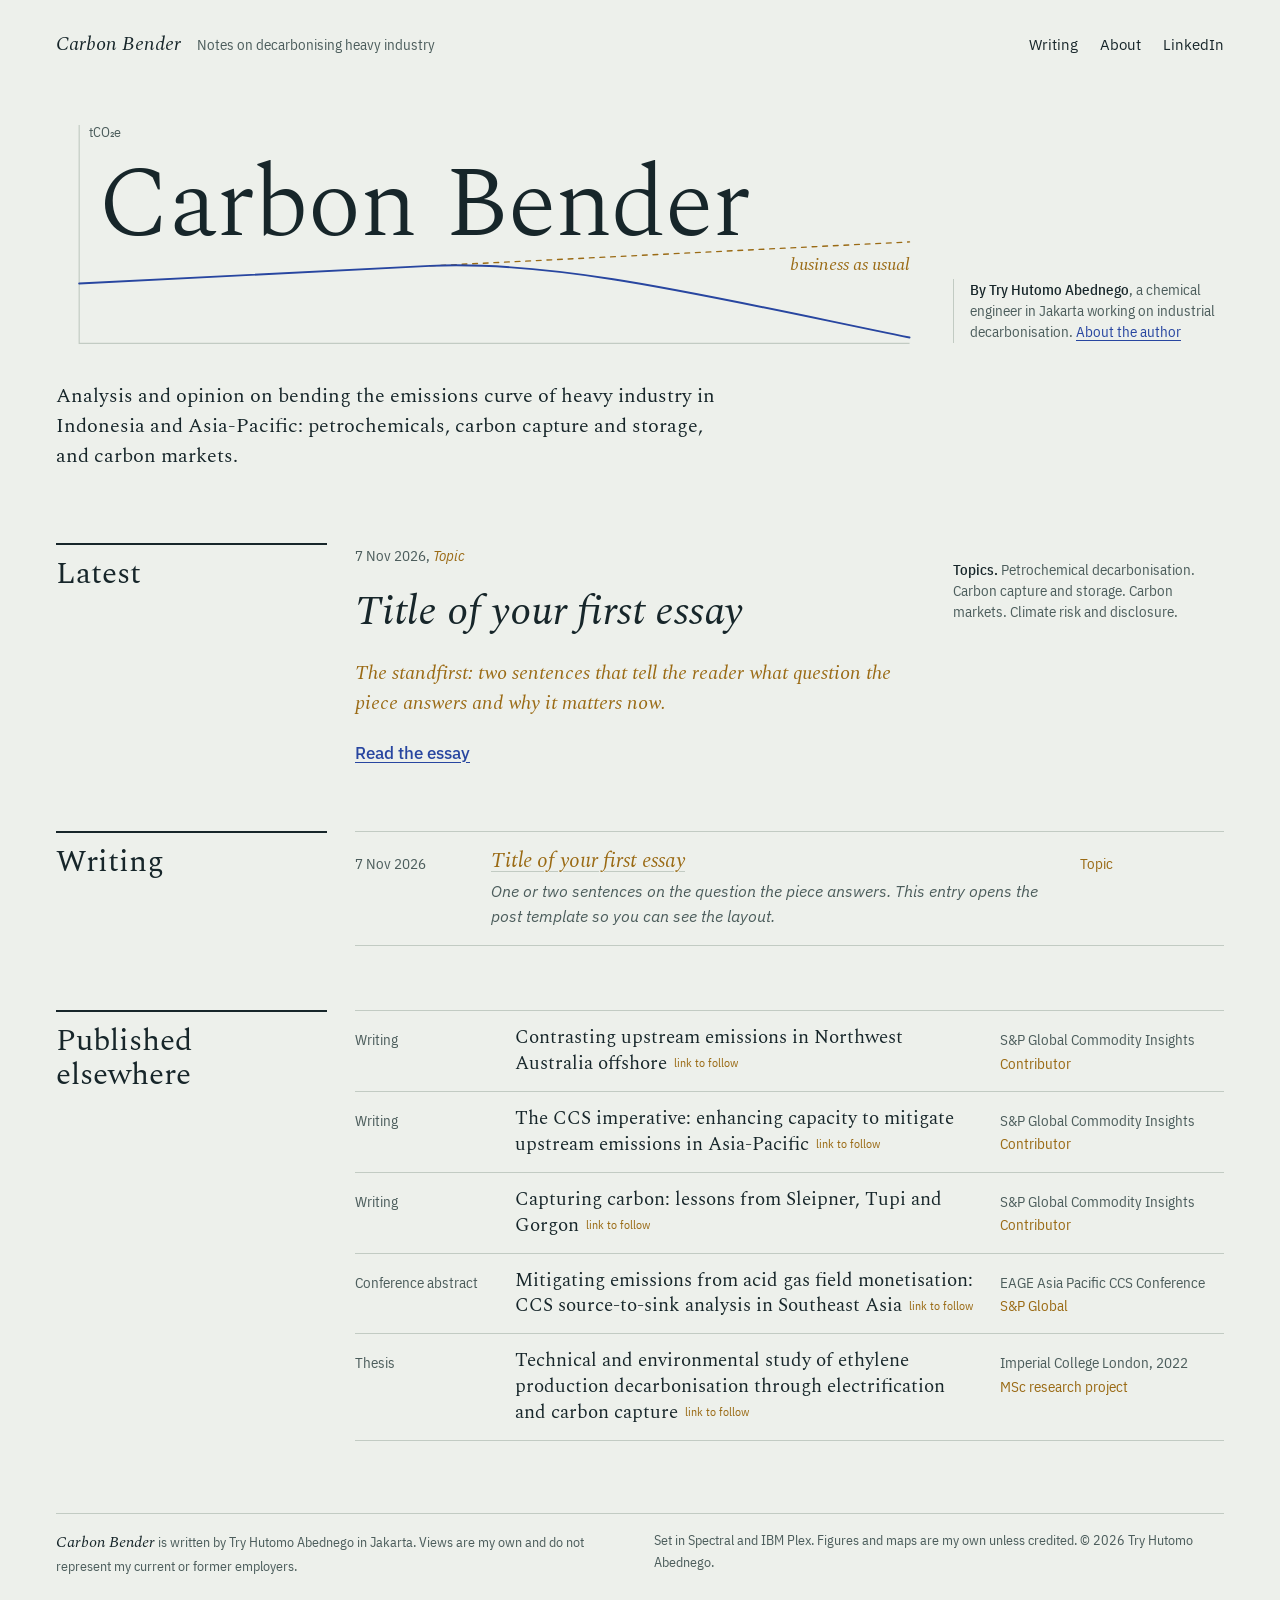
==== docs/index.html @ 852bc3f8 "Move site into docs/, the folder GitHub Pages publishes from Co-Authored-By: Claude Opus 5.5 <norepl" ====
<!doctype html>
<html lang="en-GB">
<head>
<meta charset="utf-8">
<meta name="viewport" content="width=device-width, initial-scale=1, viewport-fit=cover">
<meta name="claude:viewport-fit-sides" content="cover">
<title>Carbon Bender</title>
<meta name="description" content="Analysis and opinion on decarbonising heavy industry in Indonesia and Asia-Pacific: petrochemicals, carbon capture and storage, and carbon markets.">
<meta name="author" content="Try Hutomo Abednego">
<meta property="og:site_name" content="Carbon Bender">
<meta property="og:title" content="Carbon Bender">
<meta property="og:description" content="Analysis and opinion on decarbonising heavy industry in Indonesia and Asia-Pacific: petrochemicals, carbon capture and storage, and carbon markets.">
<meta property="og:type" content="website">
<link rel="icon" href="data:image/svg+xml,%3Csvg xmlns='http://www.w3.org/2000/svg' viewBox='0 0 32 32'%3E%3Crect width='32' height='32' rx='6' fill='%23edf0eb'/%3E%3Cpath d='M4 12 L14 11 C20 10.5 23 17 28 26' fill='none' stroke='%232846a0' stroke-width='2.6' stroke-linecap='round'/%3E%3Cpath d='M14 11 L28 9' fill='none' stroke='%239a6a14' stroke-width='1.6' stroke-dasharray='2 2.4' stroke-linecap='round'/%3E%3C/svg%3E">
<link rel="preconnect" href="https://fonts.googleapis.com">
<link rel="preconnect" href="https://fonts.gstatic.com" crossorigin>
<link rel="stylesheet" href="https://fonts.googleapis.com/css2?family=IBM+Plex+Sans+Condensed:ital,wght@0,400;0,500;1,400&family=IBM+Plex+Sans:ital,wght@0,400;0,500;1,400&family=Spectral:ital,wght@0,300;0,400;0,500;1,300;1,400&display=swap">
<style>
/* Layout: drafting-sheet grid. Headings hang in a left column, text runs in the middle, notes sit in a right margin like annotations on an engineering drawing. */
:root {
  --paper: #edf0eb;      /* drafting vellum */
  --paper-2: #e3e8e2;    /* slightly deeper sheet for figure slots */
  --ink: #17262a;        /* slate ink */
  --ink-2: #4c5d5c;      /* secondary text */
  --rule: #c2cbc3;       /* pencil rules */
  --blue: #2846a0;       /* blueprint ink: links, process streams */
  --ochre: #9a6a14;      /* markup pencil: annotations */

  --f-display: "Spectral", "Iowan Old Style", Georgia, serif;
  --f-body: "IBM Plex Sans", "Segoe UI", Helvetica, Arial, sans-serif;
  --f-note: "IBM Plex Sans Condensed", "Arial Narrow", "IBM Plex Sans", sans-serif;

  --s-1: 0.8rem; --s0: 1rem; --s1: 1.25rem; --s2: 1.563rem; --s3: 1.953rem; --s4: 2.441rem;
  --gutter-x: max(16px, env(safe-area-inset-left, 0px));
  --gutter-x-r: max(16px, env(safe-area-inset-right, 0px));
}
@media (prefers-color-scheme: dark) {
  :root:not([data-theme="light"]) {
    --paper: #131b1d; --paper-2: #1a2427; --ink: #e2e8e1; --ink-2: #9aa9a5;
    --rule: #2f3c3d; --blue: #92aaf2; --ochre: #d8a64c; color-scheme: dark;
  }
}
:root[data-theme="dark"] {
  --paper: #131b1d; --paper-2: #1a2427; --ink: #e2e8e1; --ink-2: #9aa9a5;
  --rule: #2f3c3d; --blue: #92aaf2; --ochre: #d8a64c; color-scheme: dark;
}

*, *::before, *::after { box-sizing: border-box; }
html { -webkit-text-size-adjust: 100%; }
body {
  margin: 0;
  background: var(--paper);
  color: var(--ink);
  font-family: var(--f-body);
  font-size: 1.0625rem;
  line-height: 1.6;
  font-feature-settings: "kern", "liga";
}
a { color: var(--blue); text-decoration-thickness: 1px; text-underline-offset: 0.18em; }
a:hover { text-decoration-thickness: 2px; }
:focus-visible { outline: 2px solid var(--blue); outline-offset: 3px; border-radius: 2px; }
p { margin: 0; }
h1, h2, h3 { font-family: var(--f-display); font-weight: 400; margin: 0; text-wrap: balance; }

.sheet {
  max-width: 1200px;
  margin: 0 auto;
  padding-left: var(--gutter-x);
  padding-right: var(--gutter-x-r);
}
.grid {
  display: grid;
  grid-template-columns: repeat(12, minmax(0, 1fr));
  column-gap: 28px;
}
.grid > * { min-width: 0; }

/* Masthead */
.masthead {
  padding-block: 28px 0;
  display: flex;
  flex-wrap: wrap;
  align-items: baseline;
  justify-content: space-between;
  gap: 8px 32px;
}
.masthead .name { font-family: var(--f-display); font-size: var(--s1); font-weight: 500; color: var(--ink); text-decoration: none; }
.masthead .what { font-family: var(--f-note); color: var(--ink-2); font-size: 0.95rem; margin-left: 12px; }
.masthead nav { display: flex; flex-wrap: wrap; gap: 4px 22px; font-size: 0.95rem; }
.masthead nav a { color: var(--ink); text-decoration: none; border-bottom: 1px solid transparent; }
.masthead nav a:hover { border-bottom-color: var(--ink); }

/* Hero */
.hero { padding-block: 72px 40px; row-gap: 32px; }
.hero h1 {
  grid-column: 1 / span 10;
  font-weight: 300;
  font-size: clamp(2.1rem, 1.2rem + 3.6vw, 4.35rem);
  line-height: 1.06;
  letter-spacing: -0.012em;
  max-width: 19ch;
}
.hero .intro {
  grid-column: 1 / span 7;
  font-family: var(--f-display);
  font-size: var(--s1);
  line-height: 1.55;
  max-width: 36em;
  color: var(--ink);
}
.note {
  font-family: var(--f-note);
  font-size: 0.92rem;
  line-height: 1.45;
  color: var(--ink-2);
}
.note b { font-weight: 500; color: var(--ink); }
.hero .note { grid-column: 9 / span 4; align-self: end; border-left: 1px solid var(--rule); padding-left: 16px; }
.coord { font-family: var(--f-note); font-variant-numeric: tabular-nums; color: var(--ochre); font-size: 0.86rem; white-space: nowrap; }

/* Figure 1: process flow */
.flow-fig { margin: 8px 0 0; padding-block: 8px 0; }
.flow-scroll { overflow-x: auto; -webkit-overflow-scrolling: touch; padding-bottom: 4px; }
.flow-scroll svg { display: block; width: 100%; min-width: 760px; height: auto; }
.flow-fig .stroke { fill: none; stroke: var(--ink); stroke-width: 1.6; stroke-linejoin: round; stroke-linecap: round; }
.flow-fig .thin { stroke-width: 1; }
.flow-fig .stream { fill: none; stroke: var(--blue); stroke-width: 1.8; stroke-linecap: round; stroke-linejoin: round; }
.flow-fig .signal { stroke-dasharray: 6 5; }
.flow-fig .tag { fill: var(--paper); stroke: var(--blue); stroke-width: 1.2; }
.flow-fig .tagnum { fill: var(--blue); font-family: var(--f-note); font-size: 11px; font-weight: 500; text-anchor: middle; }
.flow-fig .role { fill: var(--ochre); font-family: var(--f-display); font-style: italic; font-size: 15px; text-anchor: middle; }
.flow-fig .org { fill: var(--ink); font-family: var(--f-body); font-weight: 500; font-size: 13.5px; text-anchor: middle; }
.flow-fig .yrs { fill: var(--ink-2); font-family: var(--f-note); font-size: 12.5px; text-anchor: middle; font-variant-numeric: tabular-nums; }
.flow-fig .bub { fill: var(--ink); font-family: var(--f-note); font-size: 10.5px; font-weight: 500; text-anchor: middle; }
.flow-fig .arrowhead { fill: var(--blue); }
.flow-fig .dot { fill: var(--ink-2); }
.flow-fig .fade { stroke: var(--blue); stroke-width: 1.8; fill: none; stroke-dasharray: 2 6; stroke-linecap: round; opacity: 0.7; }

@media (prefers-reduced-motion: no-preference) {
  .flow-fig .draw { stroke-dasharray: 1; stroke-dashoffset: 1; animation: draw 0.9s ease-out forwards; }
  .flow-fig .draw.signal { stroke-dasharray: none; }
  .flow-fig .draw.d1 { animation-delay: 0.2s; }
  .flow-fig .draw.d2 { animation-delay: 0.9s; }
  .flow-fig .draw.d3 { animation-delay: 1.6s; }
  .flow-fig .draw.d4 { animation-delay: 2.3s; }
  .flow-fig .tag-g { opacity: 0; animation: show 0.3s ease-out forwards; }
  .flow-fig .tag-g.d1 { animation-delay: 0.7s; } .flow-fig .tag-g.d2 { animation-delay: 1.4s; }
  .flow-fig .tag-g.d3 { animation-delay: 2.1s; } .flow-fig .tag-g.d4 { animation-delay: 2.8s; }
}
@keyframes draw { to { stroke-dashoffset: 0; } }
@keyframes show { to { opacity: 1; } }

.stream-table-wrap { overflow-x: auto; margin-top: 18px; }
.stream-table { border-collapse: collapse; width: 100%; min-width: 560px; font-size: 0.9rem; }
.stream-table caption { text-align: left; font-family: var(--f-display); font-style: italic; color: var(--ink-2); padding-bottom: 8px; font-size: 1rem; caption-side: top; }
.stream-table th, .stream-table td { text-align: left; vertical-align: top; padding: 7px 14px 7px 0; border-top: 1px solid var(--rule); }
.stream-table th { font-family: var(--f-note); font-weight: 500; color: var(--ink-2); white-space: nowrap; }
.stream-table td.n { font-family: var(--f-note); color: var(--blue); font-weight: 500; width: 2.5em; font-variant-numeric: tabular-nums; }
.stream-table td.from { font-family: var(--f-note); color: var(--ink-2); white-space: nowrap; }
.scroll-hint { display: none; font-family: var(--f-note); font-size: 0.82rem; color: var(--ochre); margin: 4px 0 0; }
figcaption.fig { font-family: var(--f-note); font-size: 0.9rem; color: var(--ink-2); margin-top: 10px; max-width: 60em; }
figcaption.fig .fn { color: var(--ink); font-weight: 500; margin-right: 0.4em; }

/* Sections */
.section { padding-block: 64px 0; row-gap: 22px; }
.section > .sh {
  grid-column: 1 / span 3;
  font-size: var(--s3);
  line-height: 1.1;
  border-top: 2px solid var(--ink);
  padding-top: 12px;
  align-self: start;
}
.section > .body { grid-column: 4 / span 6; display: flex; flex-direction: column; gap: 22px; }
.section > .side { grid-column: 10 / span 3; display: flex; flex-direction: column; gap: 18px; padding-top: 16px; }
.section > .wide { grid-column: 4 / -1; }
.lede { font-family: var(--f-display); font-size: var(--s1); line-height: 1.5; max-width: 34em; }
.rule-top { border-top: 1px solid var(--rule); padding-top: 14px; }

/* Focus list */
.focus { margin: 0; display: flex; flex-direction: column; gap: 20px; }
.focus div { display: grid; grid-template-columns: minmax(0, 11rem) minmax(0, 1fr); gap: 4px 24px; border-top: 1px solid var(--rule); padding-top: 12px; }
.focus dt { font-family: var(--f-display); font-style: italic; font-size: 1.15rem; line-height: 1.3; }
.focus dd { margin: 0; color: var(--ink); }

/* Analysis: figure slots */
.slots { display: grid; grid-template-columns: repeat(9, minmax(0, 1fr)); column-gap: 28px; row-gap: 36px; }
.slot { margin: 0; min-width: 0; }
.slot-chart { grid-column: 1 / span 6; }
.slot-chart-note { grid-column: 7 / span 3; align-self: end; }
.slot-map { grid-column: 3 / span 7; }
.slot-essay { grid-column: 1 / span 5; }
.slot .frame {
  position: relative;
  background: var(--paper-2);
  border: 1px dashed var(--rule);
  border-radius: 3px;
  max-width: 100%;
  overflow: hidden;
}
.slot-chart .frame { aspect-ratio: 16 / 10; }
.slot-map .frame { aspect-ratio: 16 / 9; }
.slot .frame img { display: none; width: 100%; height: 100%; object-fit: contain; background: var(--paper); }
.slot.has-media .frame { border-style: solid; background: var(--paper); }
.slot.has-media .frame img { display: block; }
.slot.has-media .empty { display: none; }
.slot .empty { position: absolute; inset: 0; display: flex; flex-direction: column; justify-content: flex-end; padding: 16px 18px; }
.slot .empty svg { position: absolute; inset: 0; width: 100%; height: 100%; }
.slot .empty p { position: relative; font-family: var(--f-note); font-size: 0.9rem; color: var(--ink-2); max-width: 30em; }
.slot .empty p b { color: var(--ink); font-weight: 500; }
.placeholder { color: var(--ochre); font-style: italic; }
.slot-essay .kicker { font-family: var(--f-note); color: var(--ink-2); font-size: 0.9rem; }
.slot-essay h3 { font-size: var(--s2); line-height: 1.2; margin: 6px 0 10px; }
.slot-essay p { max-width: 34em; }

/* Analysis index */
.index { list-style: none; margin: 0; padding: 0; }
.index li {
  display: grid;
  grid-template-columns: minmax(0, 8.5rem) minmax(0, 1fr) minmax(0, 14rem);
  gap: 4px 24px;
  padding-block: 14px;
  border-top: 1px solid var(--rule);
}
.index li:last-child { border-bottom: 1px solid var(--rule); }
.index .kind { font-family: var(--f-note); color: var(--ink-2); font-size: 0.92rem; padding-top: 3px; }
.index .t { font-family: var(--f-display); font-size: 1.2rem; line-height: 1.35; }
.index .t a { color: var(--ink); text-decoration-color: var(--rule); }
.index .t a:hover { color: var(--blue); text-decoration-color: var(--blue); }
.index .v { font-family: var(--f-note); color: var(--ink-2); font-size: 0.92rem; padding-top: 3px; }
.index .v .role { display: block; color: var(--ochre); }
a.pending { pointer-events: none; text-decoration: none; }
a.pending::after { content: "link to follow"; margin-left: 0.6em; font-family: var(--f-note); font-size: 0.75rem; color: var(--ochre); white-space: nowrap; vertical-align: 0.15em; }

/* Record */
.record { list-style: none; margin: 0; padding: 0; }
.record > li {
  display: grid;
  grid-template-columns: minmax(0, 7.5rem) minmax(0, 1fr);
  gap: 6px 28px;
  padding-block: 20px;
  border-top: 1px solid var(--rule);
}
.record .when { font-family: var(--f-note); font-variant-numeric: tabular-nums; color: var(--ink-2); padding-top: 4px; font-size: 0.95rem; }
.record h3 { font-size: 1.35rem; line-height: 1.25; }
.record .where { color: var(--ink-2); font-size: 0.98rem; margin-top: 2px; display: flex; flex-wrap: wrap; gap: 2px 12px; align-items: baseline; }
.record ul { margin: 10px 0 0; padding-left: 1.1em; display: flex; flex-direction: column; gap: 6px; }
.record ul li::marker { color: var(--ochre); }
.record .sub { margin-top: 8px; }
.subhead { font-family: var(--f-display); font-style: italic; font-size: 1.15rem; color: var(--ink-2); margin-top: 18px; }

/* Recognition */
.honours { list-style: none; margin: 0; padding: 0; }
.honours li { display: grid; grid-template-columns: minmax(0, 7.5rem) minmax(0, 1fr); gap: 4px 28px; padding-block: 14px; border-top: 1px solid var(--rule); }
.honours .when { font-family: var(--f-note); font-variant-numeric: tabular-nums; color: var(--ink-2); font-size: 0.95rem; padding-top: 2px; }
.honours .what { font-weight: 500; }
.honours .det { color: var(--ink-2); font-size: 0.98rem; }
.training { font-size: 0.95rem; color: var(--ink-2); }
.training b { color: var(--ink); font-weight: 500; }

/* Contact */
.contact-line { font-family: var(--f-display); font-size: clamp(1.5rem, 1.1rem + 1.6vw, 2.3rem); line-height: 1.25; font-weight: 300; max-width: 22ch; }
.contact-list { list-style: none; margin: 0; padding: 0; display: flex; flex-direction: column; gap: 10px; }
.contact-list li { display: grid; grid-template-columns: minmax(0, 6rem) minmax(0, 1fr); gap: 4px 16px; align-items: baseline; border-top: 1px solid var(--rule); padding-top: 10px; }
.contact-list .k { font-family: var(--f-note); color: var(--ink-2); font-size: 0.92rem; }
.contact-list .v { overflow-wrap: anywhere; }
.copy {
  font: inherit; font-family: var(--f-note); font-size: 0.85rem;
  color: var(--blue); background: none; border: 1px solid var(--rule); border-radius: 3px;
  padding: 1px 8px; margin-left: 8px; cursor: pointer;
}
.copy:hover { border-color: var(--blue); }

footer.colophon { padding-block: 72px 40px; }
footer.colophon .grid { border-top: 1px solid var(--rule); padding-top: 16px; row-gap: 10px; }
footer.colophon p { grid-column: span 6; font-family: var(--f-note); font-size: 0.85rem; color: var(--ink-2); }

/* Narrow screens */
@media (max-width: 900px) {
  .hero h1 { grid-column: 1 / -1; }
  .hero .intro { grid-column: 1 / -1; }
  .hero .note { grid-column: 1 / -1; }
  .section > .sh { grid-column: 1 / -1; }
  .section > .body, .section > .side, .section > .wide { grid-column: 1 / -1; }
  .section > .side { padding-top: 0; }
  .slots { grid-template-columns: minmax(0, 1fr); }
  .slot-chart, .slot-chart-note, .slot-map, .slot-essay { grid-column: 1 / -1; }
  footer.colophon p { grid-column: 1 / -1; }
}
@media (max-width: 600px) {
  .hero { padding-block: 44px 28px; }
  .section { padding-block: 48px 0; }
  .focus div, .record > li, .honours li { grid-template-columns: minmax(0, 1fr); }
  .index li { grid-template-columns: minmax(0, 1fr); gap: 2px; }
  .index .kind, .index .v { padding-top: 0; }
  .stream-table { min-width: 0; font-size: 0.85rem; }
  .stream-table td.from { white-space: normal; width: 7.5em; }
  .scroll-hint { display: block; }
  .masthead .what { display: block; margin-left: 0; }
}

/* ---------- Carbon Bender additions ---------- */
.masthead .name em { font-style: italic; font-weight: 400; }
.masthead nav a[aria-current="page"] { border-bottom-color: var(--ink); }

/* Home: the wordmark rides a bent emissions curve, with the business-as-usual line it bends away from */
.bend { padding-block: 40px 8px; row-gap: 20px; align-items: end; }
.bend .mark { grid-column: 1 / span 9; }
.bend .mark svg { display: block; width: 100%; height: auto; overflow: visible; }
.bend .mark h1 { position: absolute; width: 1px; height: 1px; overflow: hidden; clip: rect(0 0 0 0); white-space: nowrap; }
.bend-word { fill: var(--ink); font-family: var(--f-display); font-weight: 300; font-size: 104px; letter-spacing: -1px; }
.bend-curve { fill: none; stroke: var(--blue); stroke-width: 2; stroke-linecap: round; }
.bend-bau { fill: none; stroke: var(--ochre); stroke-width: 1.4; stroke-dasharray: 5 6; stroke-linecap: round; }
.bend-lbl { fill: var(--ochre); font-family: var(--f-display); font-style: italic; font-size: 19px; }
.bend-axis { fill: none; stroke: var(--rule); stroke-width: 1.2; }
.bend-unit { fill: var(--ink-2); font-family: var(--f-note); font-size: 15px; }
.bend .note { grid-column: 10 / span 3; border-left: 1px solid var(--rule); padding-left: 16px; margin-bottom: 18px; }
.bend .standfirst { grid-column: 1 / span 7; font-family: var(--f-display); font-size: var(--s1); line-height: 1.5; max-width: 34em; }
@media (prefers-reduced-motion: no-preference) {
  .bend-curve { stroke-dasharray: 1; stroke-dashoffset: 1; animation: draw 1.4s ease-out 0.2s forwards; }
}

/* Featured post */
.feature { display: flex; flex-direction: column; gap: 10px; }
.feature .meta, .post-meta { font-family: var(--f-note); color: var(--ink-2); font-size: 0.95rem; font-variant-numeric: tabular-nums; }
.feature h3 { font-size: clamp(1.7rem, 1.2rem + 1.8vw, 2.6rem); line-height: 1.12; font-weight: 400; max-width: 20ch; }
.feature h3 a { color: var(--ink); text-decoration: none; }
.feature h3 a:hover { color: var(--blue); }
.feature p.dek { font-family: var(--f-display); font-size: var(--s1); line-height: 1.5; max-width: 34em; }
.read { font-weight: 500; }

/* Writing index */
.posts { list-style: none; margin: 0; padding: 0; }
.posts li {
  display: grid;
  grid-template-columns: minmax(0, 7rem) minmax(0, 1fr) minmax(0, 9rem);
  gap: 4px 24px;
  padding-block: 16px;
  border-top: 1px solid var(--rule);
}
.posts li:last-child { border-bottom: 1px solid var(--rule); }
.posts time { font-family: var(--f-note); color: var(--ink-2); font-size: 0.92rem; font-variant-numeric: tabular-nums; padding-top: 4px; }
.posts .t { font-family: var(--f-display); font-size: 1.3rem; line-height: 1.3; }
.posts .t a { color: var(--ink); text-decoration-color: var(--rule); }
.posts .t a:hover { color: var(--blue); text-decoration-color: var(--blue); }
.posts .s { color: var(--ink-2); font-size: 0.98rem; margin-top: 4px; max-width: 40em; }
.posts .topic { font-family: var(--f-note); color: var(--ochre); font-size: 0.92rem; padding-top: 4px; }
.placeholder-row .t a, .placeholder-row .s { font-style: italic; }
.placeholder-row .t a { color: var(--ochre); }

/* About page heading */
.about-hero { padding-block: 56px 32px; }

/* Article */
.article-head { padding-block: 56px 28px; display: flex; flex-direction: column; gap: 14px; max-width: 52rem; margin-left: clamp(0px, 8vw, 9rem); }
.article-head h1 { font-weight: 300; font-size: clamp(2rem, 1.3rem + 2.8vw, 3.6rem); line-height: 1.08; letter-spacing: -0.01em; max-width: 22ch; }
.article-head .dek { font-family: var(--f-display); font-size: var(--s1); line-height: 1.5; color: var(--ink-2); max-width: 36em; }
.article-head .byline { font-family: var(--f-note); font-size: 0.95rem; color: var(--ink-2); border-top: 1px solid var(--rule); padding-top: 10px; display: flex; flex-wrap: wrap; gap: 4px 18px; }
.article-head .byline b { color: var(--ink); font-weight: 500; }
.prose {
  max-width: 40rem;
  margin-left: clamp(0px, 8vw, 9rem);
  font-family: var(--f-display);
  font-size: 1.2rem;
  line-height: 1.68;
}
.prose > * + * { margin-top: 1.1em; }
.prose h2 { font-family: var(--f-display); font-weight: 500; font-size: 1.55rem; line-height: 1.25; margin-top: 2em; }
.prose h3 { font-family: var(--f-body); font-weight: 500; font-size: 1.05rem; margin-top: 1.8em; }
.prose ul, .prose ol { padding-left: 1.2em; }
.prose li + li { margin-top: 0.4em; }
.prose li::marker { color: var(--ochre); }
.prose blockquote { margin-left: 0; padding-left: 1.1em; border-left: 2px solid var(--ochre); font-style: italic; color: var(--ink-2); }
.prose sup a { font-family: var(--f-note); font-size: 0.75em; text-decoration: none; padding: 0 1px; }
.sn {
  font-family: var(--f-note);
  font-size: 0.9rem;
  line-height: 1.45;
  color: var(--ink-2);
  border-left: 1px solid var(--rule);
  padding-left: 12px;
}
.sn b { color: var(--ink); font-weight: 500; }
.prose figure { margin-inline: 0; }
.prose figure img { display: block; width: 100%; height: auto; border: 1px solid var(--rule); background: var(--paper); }
.prose .slot .frame { aspect-ratio: 16 / 10; }
.prose figcaption.fig { margin-top: 10px; }
.tbl-wrap { overflow-x: auto; }
.prose table { border-collapse: collapse; width: 100%; font-family: var(--f-body); font-size: 0.92rem; line-height: 1.45; }
.prose th, .prose td { text-align: left; padding: 8px 14px 8px 0; border-top: 1px solid var(--rule); vertical-align: top; }
.prose th { font-family: var(--f-note); font-weight: 500; color: var(--ink-2); }
.prose td.num, .prose th.num { text-align: right; font-variant-numeric: tabular-nums; }
.sources { font-family: var(--f-note); font-size: 0.92rem; line-height: 1.5; color: var(--ink-2); padding-left: 1.4em; }
.sources li + li { margin-top: 0.4em; }
.endmatter { border-top: 2px solid var(--ink); padding-top: 12px; margin-top: 3em; }
.endmatter .k { font-family: var(--f-body); font-weight: 500; font-size: 1rem; }
.article-foot { max-width: 40rem; margin-left: clamp(0px, 8vw, 9rem); margin-top: 48px; display: flex; flex-wrap: wrap; justify-content: space-between; gap: 12px; font-size: 0.98rem; }

@media (min-width: 1100px) {
  .sn { float: right; clear: right; width: 15rem; margin-right: -18rem; margin-top: 0.3em; }
  .prose figure.wide { margin-right: -12rem; }
}
@media (max-width: 1099px) {
  .sn { margin-block: 1em; }
}

/* Footer */
.colophon .brand { font-family: var(--f-display); font-style: italic; color: var(--ink); font-size: 1rem; }

@media (max-width: 900px) {
  .bend .mark, .bend .note, .bend .standfirst { grid-column: 1 / -1; }
  .bend .note { margin-bottom: 0; }
}
@media (max-width: 600px) {
  .posts li { grid-template-columns: minmax(0, 1fr); gap: 2px; }
  .posts time, .posts .topic { padding-top: 0; }
}
</style>
</head>
<body>
<div class="sheet">
  <header class="masthead">
    <div>
      <a class="name" href="index.html"><em>Carbon Bender</em></a>
      <span class="what">Notes on decarbonising heavy industry</span>
    </div>
    <nav aria-label="Site">
      <a href="index.html#writing">Writing</a>
      <a href="about.html">About</a>
      <a href="https://www.linkedin.com/in/tryabednego/" rel="noopener">LinkedIn</a>
    </nav>
  </header>

  <section class="bend grid" aria-label="Carbon Bender">
    <div class="mark">
      <h1>Carbon Bender</h1>
      <svg viewBox="0 0 900 270" xmlns="http://www.w3.org/2000/svg" aria-hidden="true">
        <path class="bend-axis" d="M24,26 V252 H884"/>
        <text class="bend-unit" x="34" y="38">tCO₂e</text>
        <text class="bend-word" id="cb-carbon" x="44" y="140">Carbon</text>
        <text class="bend-word" id="cb-bender" x="402" y="140">Bender</text>
        <path class="bend-bau" id="cb-bau" d="M385,172 L884,147"/>
        <path class="bend-curve" id="cb-curve" pathLength="1" d="M24,190 L385,172 C520,165 680,205 884,246"/>
        <text class="bend-lbl" x="884" y="176" text-anchor="end">business as usual</text>
      </svg>
    </div>
    <p class="note">
      <b>By Try Hutomo Abednego</b>, a chemical engineer in Jakarta working on industrial decarbonisation. <a href="about.html">About the author</a>
    </p>
    <p class="standfirst">Analysis and opinion on bending the emissions curve of heavy industry in Indonesia and Asia-Pacific: petrochemicals, carbon capture and storage, and carbon markets.</p>
  </section>

  <section class="section grid" id="latest" aria-labelledby="latest-h">
    <h2 class="sh" id="latest-h">Latest</h2>
    <!-- LATEST: point this at your newest piece (same details as the top entry under Writing). -->
    <article class="body feature">
      <p class="meta"><time datetime="2026-11-07">7 Nov 2026</time>, <span class="placeholder">Topic</span></p>
      <h3><a href="writing/new-post-template.html" class="placeholder">Title of your first essay</a></h3>
      <p class="dek placeholder">The standfirst: two sentences that tell the reader what question the piece answers and why it matters now.</p>
      <p><a class="read" href="writing/new-post-template.html">Read the essay</a></p>
    </article>
    <div class="side">
      <p class="note"><b>Topics.</b> Petrochemical decarbonisation. Carbon capture and storage. Carbon markets. Climate risk and disclosure.</p>
    </div>
  </section>

  <section class="section grid" id="writing" aria-labelledby="writing-h">
    <h2 class="sh" id="writing-h">Writing</h2>
    <div class="wide">
      <ul class="posts" aria-label="All writing">
        <!-- NEW POSTS GO HERE, newest at the top. Copy the whole <li> ... </li> block below and change the date, link, title, summary and topic. -->
        <li class="placeholder-row">
          <time datetime="2026-11-07">7 Nov 2026</time>
          <div>
            <p class="t"><a href="writing/new-post-template.html">Title of your first essay</a></p>
            <p class="s">One or two sentences on the question the piece answers. This entry opens the post template so you can see the layout.</p>
          </div>
          <span class="topic">Topic</span>
        </li>
      </ul>
    </div>
  </section>

  <section class="section grid" id="elsewhere" aria-labelledby="elsewhere-h">
    <h2 class="sh" id="elsewhere-h">Published elsewhere</h2>
    <div class="wide">
      <ul class="index" aria-label="Published elsewhere">
        <!-- To add a link: replace ADD-LINK-HERE with the full web address, keeping the quotation marks. -->
        <li>
          <span class="kind">Writing</span>
          <span class="t"><a href="ADD-LINK-HERE">Contrasting upstream emissions in Northwest Australia offshore</a></span>
          <span class="v">S&amp;P Global Commodity Insights<span class="role">Contributor</span></span>
        </li>
        <li>
          <span class="kind">Writing</span>
          <span class="t"><a href="ADD-LINK-HERE">The CCS imperative: enhancing capacity to mitigate upstream emissions in Asia-Pacific</a></span>
          <span class="v">S&amp;P Global Commodity Insights<span class="role">Contributor</span></span>
        </li>
        <li>
          <span class="kind">Writing</span>
          <span class="t"><a href="ADD-LINK-HERE">Capturing carbon: lessons from Sleipner, Tupi and Gorgon</a></span>
          <span class="v">S&amp;P Global Commodity Insights<span class="role">Contributor</span></span>
        </li>
        <li>
          <span class="kind">Conference abstract</span>
          <span class="t"><a href="ADD-LINK-HERE">Mitigating emissions from acid gas field monetisation: CCS source-to-sink analysis in Southeast Asia</a></span>
          <span class="v">EAGE Asia Pacific CCS Conference<span class="role">S&amp;P Global</span></span>
        </li>
        <li>
          <span class="kind">Thesis</span>
          <span class="t"><a href="ADD-LINK-HERE">Technical and environmental study of ethylene production decarbonisation through electrification and carbon capture</a></span>
          <span class="v">Imperial College London, 2022<span class="role">MSc research project</span></span>
        </li>
      </ul>
    </div>
  </section>

  <footer class="colophon">
    <div class="grid">
      <p><span class="brand">Carbon Bender</span> is written by Try Hutomo Abednego in Jakarta. Views are my own and do not represent my current or former employers.</p>
      <p>Set in Spectral and IBM Plex. Figures and maps are my own unless credited. © 2026 Try Hutomo Abednego.</p>
    </div>
  </footer>
</div>
<script>
  // Wordmark: place "Bender" after "Carbon" and start the bend in the gap between the words.
  function fitBend() {
    var c = document.getElementById('cb-carbon'), b = document.getElementById('cb-bender');
    if (!c || !b || !c.getComputedTextLength) return;
    var w = c.getComputedTextLength(); if (!w) return;
    var gap = 30, k = 44 + w + gap / 2, y = 190 - 0.05 * (k - 24);
    b.setAttribute('x', (44 + w + gap).toFixed(1));
    document.getElementById('cb-curve').setAttribute('d', 'M24,190 L' + k.toFixed(1) + ',' + y.toFixed(1) + ' C' + (k + 135).toFixed(1) + ',' + (y - 6).toFixed(1) + ' ' + (k + 295).toFixed(1) + ',' + (y + 33).toFixed(1) + ' 884,246');
    document.getElementById('cb-bau').setAttribute('d', 'M' + k.toFixed(1) + ',' + y.toFixed(1) + ' L884,' + (y - 0.05 * (884 - k)).toFixed(1));
  }
  fitBend();
  if (document.fonts && document.fonts.ready) document.fonts.ready.then(fitBend);
  // Links still marked ADD-LINK-HERE show as plain text with a small "link to follow" note.
  document.querySelectorAll('a[href*="ADD-LINK"]').forEach(function (a) {
    a.classList.add('pending'); a.setAttribute('aria-disabled', 'true'); a.removeAttribute('href');
  });
  // Image slots: show the picture once it has loaded, otherwise keep the dashed placeholder.
  document.querySelectorAll('.slot img').forEach(function (img) {
    if (img.complete && img.naturalWidth > 0) img.closest('.slot').classList.add('has-media');
  });
  var btn = document.getElementById('copy-email');
  if (btn) btn.addEventListener('click', function () {
    var el = document.getElementById('email'), text = el.textContent;
    var done = function () { btn.textContent = 'Copied'; setTimeout(function () { btn.textContent = 'Copy'; }, 1600); };
    var fallback = function () { var r = document.createRange(); r.selectNodeContents(el); var s = window.getSelection(); s.removeAllRanges(); s.addRange(r); btn.textContent = 'Selected'; };
    if (navigator.clipboard && navigator.clipboard.writeText) navigator.clipboard.writeText(text).then(done, fallback); else fallback();
  });
</script>
</body>
</html>
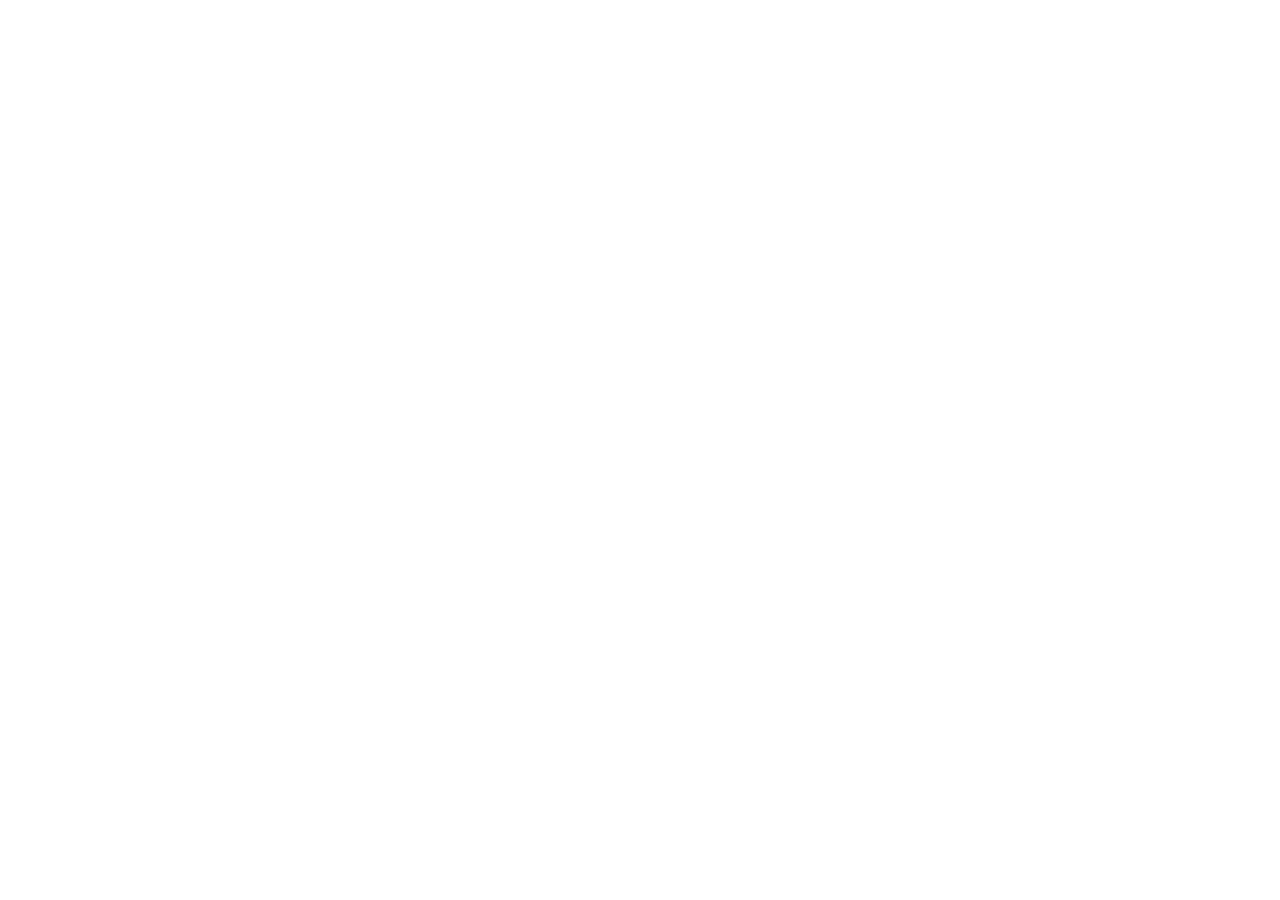
==== commit acdc6c15: "Forward old address to carbonbender.github.io Co-Authored-By: Claude Opus 5.5 <noreply@anthropic.com" ====
--- a/docs/index.html
+++ b/docs/index.html
@@ -2,554 +2,18 @@
 <html lang="en-GB">
 <head>
 <meta charset="utf-8">
-<meta name="viewport" content="width=device-width, initial-scale=1, viewport-fit=cover">
-<meta name="claude:viewport-fit-sides" content="cover">
-<title>Carbon Bender</title>
-<meta name="description" content="Analysis and opinion on decarbonising heavy industry in Indonesia and Asia-Pacific: petrochemicals, carbon capture and storage, and carbon markets.">
-<meta name="author" content="Try Hutomo Abednego">
-<meta property="og:site_name" content="Carbon Bender">
-<meta property="og:title" content="Carbon Bender">
-<meta property="og:description" content="Analysis and opinion on decarbonising heavy industry in Indonesia and Asia-Pacific: petrochemicals, carbon capture and storage, and carbon markets.">
-<meta property="og:type" content="website">
-<link rel="icon" href="data:image/svg+xml,%3Csvg xmlns='http://www.w3.org/2000/svg' viewBox='0 0 32 32'%3E%3Crect width='32' height='32' rx='6' fill='%23edf0eb'/%3E%3Cpath d='M4 12 L14 11 C20 10.5 23 17 28 26' fill='none' stroke='%232846a0' stroke-width='2.6' stroke-linecap='round'/%3E%3Cpath d='M14 11 L28 9' fill='none' stroke='%239a6a14' stroke-width='1.6' stroke-dasharray='2 2.4' stroke-linecap='round'/%3E%3C/svg%3E">
-<link rel="preconnect" href="https://fonts.googleapis.com">
-<link rel="preconnect" href="https://fonts.gstatic.com" crossorigin>
-<link rel="stylesheet" href="https://fonts.googleapis.com/css2?family=IBM+Plex+Sans+Condensed:ital,wght@0,400;0,500;1,400&family=IBM+Plex+Sans:ital,wght@0,400;0,500;1,400&family=Spectral:ital,wght@0,300;0,400;0,500;1,300;1,400&display=swap">
-<style>
-/* Layout: drafting-sheet grid. Headings hang in a left column, text runs in the middle, notes sit in a right margin like annotations on an engineering drawing. */
-:root {
-  --paper: #edf0eb;      /* drafting vellum */
-  --paper-2: #e3e8e2;    /* slightly deeper sheet for figure slots */
-  --ink: #17262a;        /* slate ink */
-  --ink-2: #4c5d5c;      /* secondary text */
-  --rule: #c2cbc3;       /* pencil rules */
-  --blue: #2846a0;       /* blueprint ink: links, process streams */
-  --ochre: #9a6a14;      /* markup pencil: annotations */
-
-  --f-display: "Spectral", "Iowan Old Style", Georgia, serif;
-  --f-body: "IBM Plex Sans", "Segoe UI", Helvetica, Arial, sans-serif;
-  --f-note: "IBM Plex Sans Condensed", "Arial Narrow", "IBM Plex Sans", sans-serif;
-
-  --s-1: 0.8rem; --s0: 1rem; --s1: 1.25rem; --s2: 1.563rem; --s3: 1.953rem; --s4: 2.441rem;
-  --gutter-x: max(16px, env(safe-area-inset-left, 0px));
-  --gutter-x-r: max(16px, env(safe-area-inset-right, 0px));
-}
-@media (prefers-color-scheme: dark) {
-  :root:not([data-theme="light"]) {
-    --paper: #131b1d; --paper-2: #1a2427; --ink: #e2e8e1; --ink-2: #9aa9a5;
-    --rule: #2f3c3d; --blue: #92aaf2; --ochre: #d8a64c; color-scheme: dark;
-  }
-}
-:root[data-theme="dark"] {
-  --paper: #131b1d; --paper-2: #1a2427; --ink: #e2e8e1; --ink-2: #9aa9a5;
-  --rule: #2f3c3d; --blue: #92aaf2; --ochre: #d8a64c; color-scheme: dark;
-}
-
-*, *::before, *::after { box-sizing: border-box; }
-html { -webkit-text-size-adjust: 100%; }
-body {
-  margin: 0;
-  background: var(--paper);
-  color: var(--ink);
-  font-family: var(--f-body);
-  font-size: 1.0625rem;
-  line-height: 1.6;
-  font-feature-settings: "kern", "liga";
-}
-a { color: var(--blue); text-decoration-thickness: 1px; text-underline-offset: 0.18em; }
-a:hover { text-decoration-thickness: 2px; }
-:focus-visible { outline: 2px solid var(--blue); outline-offset: 3px; border-radius: 2px; }
-p { margin: 0; }
-h1, h2, h3 { font-family: var(--f-display); font-weight: 400; margin: 0; text-wrap: balance; }
-
-.sheet {
-  max-width: 1200px;
-  margin: 0 auto;
-  padding-left: var(--gutter-x);
-  padding-right: var(--gutter-x-r);
-}
-.grid {
-  display: grid;
-  grid-template-columns: repeat(12, minmax(0, 1fr));
-  column-gap: 28px;
-}
-.grid > * { min-width: 0; }
-
-/* Masthead */
-.masthead {
-  padding-block: 28px 0;
-  display: flex;
-  flex-wrap: wrap;
-  align-items: baseline;
-  justify-content: space-between;
-  gap: 8px 32px;
-}
-.masthead .name { font-family: var(--f-display); font-size: var(--s1); font-weight: 500; color: var(--ink); text-decoration: none; }
-.masthead .what { font-family: var(--f-note); color: var(--ink-2); font-size: 0.95rem; margin-left: 12px; }
-.masthead nav { display: flex; flex-wrap: wrap; gap: 4px 22px; font-size: 0.95rem; }
-.masthead nav a { color: var(--ink); text-decoration: none; border-bottom: 1px solid transparent; }
-.masthead nav a:hover { border-bottom-color: var(--ink); }
-
-/* Hero */
-.hero { padding-block: 72px 40px; row-gap: 32px; }
-.hero h1 {
-  grid-column: 1 / span 10;
-  font-weight: 300;
-  font-size: clamp(2.1rem, 1.2rem + 3.6vw, 4.35rem);
-  line-height: 1.06;
-  letter-spacing: -0.012em;
-  max-width: 19ch;
-}
-.hero .intro {
-  grid-column: 1 / span 7;
-  font-family: var(--f-display);
-  font-size: var(--s1);
-  line-height: 1.55;
-  max-width: 36em;
-  color: var(--ink);
-}
-.note {
-  font-family: var(--f-note);
-  font-size: 0.92rem;
-  line-height: 1.45;
-  color: var(--ink-2);
-}
-.note b { font-weight: 500; color: var(--ink); }
-.hero .note { grid-column: 9 / span 4; align-self: end; border-left: 1px solid var(--rule); padding-left: 16px; }
-.coord { font-family: var(--f-note); font-variant-numeric: tabular-nums; color: var(--ochre); font-size: 0.86rem; white-space: nowrap; }
-
-/* Figure 1: process flow */
-.flow-fig { margin: 8px 0 0; padding-block: 8px 0; }
-.flow-scroll { overflow-x: auto; -webkit-overflow-scrolling: touch; padding-bottom: 4px; }
-.flow-scroll svg { display: block; width: 100%; min-width: 760px; height: auto; }
-.flow-fig .stroke { fill: none; stroke: var(--ink); stroke-width: 1.6; stroke-linejoin: round; stroke-linecap: round; }
-.flow-fig .thin { stroke-width: 1; }
-.flow-fig .stream { fill: none; stroke: var(--blue); stroke-width: 1.8; stroke-linecap: round; stroke-linejoin: round; }
-.flow-fig .signal { stroke-dasharray: 6 5; }
-.flow-fig .tag { fill: var(--paper); stroke: var(--blue); stroke-width: 1.2; }
-.flow-fig .tagnum { fill: var(--blue); font-family: var(--f-note); font-size: 11px; font-weight: 500; text-anchor: middle; }
-.flow-fig .role { fill: var(--ochre); font-family: var(--f-display); font-style: italic; font-size: 15px; text-anchor: middle; }
-.flow-fig .org { fill: var(--ink); font-family: var(--f-body); font-weight: 500; font-size: 13.5px; text-anchor: middle; }
-.flow-fig .yrs { fill: var(--ink-2); font-family: var(--f-note); font-size: 12.5px; text-anchor: middle; font-variant-numeric: tabular-nums; }
-.flow-fig .bub { fill: var(--ink); font-family: var(--f-note); font-size: 10.5px; font-weight: 500; text-anchor: middle; }
-.flow-fig .arrowhead { fill: var(--blue); }
-.flow-fig .dot { fill: var(--ink-2); }
-.flow-fig .fade { stroke: var(--blue); stroke-width: 1.8; fill: none; stroke-dasharray: 2 6; stroke-linecap: round; opacity: 0.7; }
-
-@media (prefers-reduced-motion: no-preference) {
-  .flow-fig .draw { stroke-dasharray: 1; stroke-dashoffset: 1; animation: draw 0.9s ease-out forwards; }
-  .flow-fig .draw.signal { stroke-dasharray: none; }
-  .flow-fig .draw.d1 { animation-delay: 0.2s; }
-  .flow-fig .draw.d2 { animation-delay: 0.9s; }
-  .flow-fig .draw.d3 { animation-delay: 1.6s; }
-  .flow-fig .draw.d4 { animation-delay: 2.3s; }
-  .flow-fig .tag-g { opacity: 0; animation: show 0.3s ease-out forwards; }
-  .flow-fig .tag-g.d1 { animation-delay: 0.7s; } .flow-fig .tag-g.d2 { animation-delay: 1.4s; }
-  .flow-fig .tag-g.d3 { animation-delay: 2.1s; } .flow-fig .tag-g.d4 { animation-delay: 2.8s; }
-}
-@keyframes draw { to { stroke-dashoffset: 0; } }
-@keyframes show { to { opacity: 1; } }
-
-.stream-table-wrap { overflow-x: auto; margin-top: 18px; }
-.stream-table { border-collapse: collapse; width: 100%; min-width: 560px; font-size: 0.9rem; }
-.stream-table caption { text-align: left; font-family: var(--f-display); font-style: italic; color: var(--ink-2); padding-bottom: 8px; font-size: 1rem; caption-side: top; }
-.stream-table th, .stream-table td { text-align: left; vertical-align: top; padding: 7px 14px 7px 0; border-top: 1px solid var(--rule); }
-.stream-table th { font-family: var(--f-note); font-weight: 500; color: var(--ink-2); white-space: nowrap; }
-.stream-table td.n { font-family: var(--f-note); color: var(--blue); font-weight: 500; width: 2.5em; font-variant-numeric: tabular-nums; }
-.stream-table td.from { font-family: var(--f-note); color: var(--ink-2); white-space: nowrap; }
-.scroll-hint { display: none; font-family: var(--f-note); font-size: 0.82rem; color: var(--ochre); margin: 4px 0 0; }
-figcaption.fig { font-family: var(--f-note); font-size: 0.9rem; color: var(--ink-2); margin-top: 10px; max-width: 60em; }
-figcaption.fig .fn { color: var(--ink); font-weight: 500; margin-right: 0.4em; }
-
-/* Sections */
-.section { padding-block: 64px 0; row-gap: 22px; }
-.section > .sh {
-  grid-column: 1 / span 3;
-  font-size: var(--s3);
-  line-height: 1.1;
-  border-top: 2px solid var(--ink);
-  padding-top: 12px;
-  align-self: start;
-}
-.section > .body { grid-column: 4 / span 6; display: flex; flex-direction: column; gap: 22px; }
-.section > .side { grid-column: 10 / span 3; display: flex; flex-direction: column; gap: 18px; padding-top: 16px; }
-.section > .wide { grid-column: 4 / -1; }
-.lede { font-family: var(--f-display); font-size: var(--s1); line-height: 1.5; max-width: 34em; }
-.rule-top { border-top: 1px solid var(--rule); padding-top: 14px; }
-
-/* Focus list */
-.focus { margin: 0; display: flex; flex-direction: column; gap: 20px; }
-.focus div { display: grid; grid-template-columns: minmax(0, 11rem) minmax(0, 1fr); gap: 4px 24px; border-top: 1px solid var(--rule); padding-top: 12px; }
-.focus dt { font-family: var(--f-display); font-style: italic; font-size: 1.15rem; line-height: 1.3; }
-.focus dd { margin: 0; color: var(--ink); }
-
-/* Analysis: figure slots */
-.slots { display: grid; grid-template-columns: repeat(9, minmax(0, 1fr)); column-gap: 28px; row-gap: 36px; }
-.slot { margin: 0; min-width: 0; }
-.slot-chart { grid-column: 1 / span 6; }
-.slot-chart-note { grid-column: 7 / span 3; align-self: end; }
-.slot-map { grid-column: 3 / span 7; }
-.slot-essay { grid-column: 1 / span 5; }
-.slot .frame {
-  position: relative;
-  background: var(--paper-2);
-  border: 1px dashed var(--rule);
-  border-radius: 3px;
-  max-width: 100%;
-  overflow: hidden;
-}
-.slot-chart .frame { aspect-ratio: 16 / 10; }
-.slot-map .frame { aspect-ratio: 16 / 9; }
-.slot .frame img { display: none; width: 100%; height: 100%; object-fit: contain; background: var(--paper); }
-.slot.has-media .frame { border-style: solid; background: var(--paper); }
-.slot.has-media .frame img { display: block; }
-.slot.has-media .empty { display: none; }
-.slot .empty { position: absolute; inset: 0; display: flex; flex-direction: column; justify-content: flex-end; padding: 16px 18px; }
-.slot .empty svg { position: absolute; inset: 0; width: 100%; height: 100%; }
-.slot .empty p { position: relative; font-family: var(--f-note); font-size: 0.9rem; color: var(--ink-2); max-width: 30em; }
-.slot .empty p b { color: var(--ink); font-weight: 500; }
-.placeholder { color: var(--ochre); font-style: italic; }
-.slot-essay .kicker { font-family: var(--f-note); color: var(--ink-2); font-size: 0.9rem; }
-.slot-essay h3 { font-size: var(--s2); line-height: 1.2; margin: 6px 0 10px; }
-.slot-essay p { max-width: 34em; }
-
-/* Analysis index */
-.index { list-style: none; margin: 0; padding: 0; }
-.index li {
-  display: grid;
-  grid-template-columns: minmax(0, 8.5rem) minmax(0, 1fr) minmax(0, 14rem);
-  gap: 4px 24px;
-  padding-block: 14px;
-  border-top: 1px solid var(--rule);
-}
-.index li:last-child { border-bottom: 1px solid var(--rule); }
-.index .kind { font-family: var(--f-note); color: var(--ink-2); font-size: 0.92rem; padding-top: 3px; }
-.index .t { font-family: var(--f-display); font-size: 1.2rem; line-height: 1.35; }
-.index .t a { color: var(--ink); text-decoration-color: var(--rule); }
-.index .t a:hover { color: var(--blue); text-decoration-color: var(--blue); }
-.index .v { font-family: var(--f-note); color: var(--ink-2); font-size: 0.92rem; padding-top: 3px; }
-.index .v .role { display: block; color: var(--ochre); }
-a.pending { pointer-events: none; text-decoration: none; }
-a.pending::after { content: "link to follow"; margin-left: 0.6em; font-family: var(--f-note); font-size: 0.75rem; color: var(--ochre); white-space: nowrap; vertical-align: 0.15em; }
-
-/* Record */
-.record { list-style: none; margin: 0; padding: 0; }
-.record > li {
-  display: grid;
-  grid-template-columns: minmax(0, 7.5rem) minmax(0, 1fr);
-  gap: 6px 28px;
-  padding-block: 20px;
-  border-top: 1px solid var(--rule);
-}
-.record .when { font-family: var(--f-note); font-variant-numeric: tabular-nums; color: var(--ink-2); padding-top: 4px; font-size: 0.95rem; }
-.record h3 { font-size: 1.35rem; line-height: 1.25; }
-.record .where { color: var(--ink-2); font-size: 0.98rem; margin-top: 2px; display: flex; flex-wrap: wrap; gap: 2px 12px; align-items: baseline; }
-.record ul { margin: 10px 0 0; padding-left: 1.1em; display: flex; flex-direction: column; gap: 6px; }
-.record ul li::marker { color: var(--ochre); }
-.record .sub { margin-top: 8px; }
-.subhead { font-family: var(--f-display); font-style: italic; font-size: 1.15rem; color: var(--ink-2); margin-top: 18px; }
-
-/* Recognition */
-.honours { list-style: none; margin: 0; padding: 0; }
-.honours li { display: grid; grid-template-columns: minmax(0, 7.5rem) minmax(0, 1fr); gap: 4px 28px; padding-block: 14px; border-top: 1px solid var(--rule); }
-.honours .when { font-family: var(--f-note); font-variant-numeric: tabular-nums; color: var(--ink-2); font-size: 0.95rem; padding-top: 2px; }
-.honours .what { font-weight: 500; }
-.honours .det { color: var(--ink-2); font-size: 0.98rem; }
-.training { font-size: 0.95rem; color: var(--ink-2); }
-.training b { color: var(--ink); font-weight: 500; }
-
-/* Contact */
-.contact-line { font-family: var(--f-display); font-size: clamp(1.5rem, 1.1rem + 1.6vw, 2.3rem); line-height: 1.25; font-weight: 300; max-width: 22ch; }
-.contact-list { list-style: none; margin: 0; padding: 0; display: flex; flex-direction: column; gap: 10px; }
-.contact-list li { display: grid; grid-template-columns: minmax(0, 6rem) minmax(0, 1fr); gap: 4px 16px; align-items: baseline; border-top: 1px solid var(--rule); padding-top: 10px; }
-.contact-list .k { font-family: var(--f-note); color: var(--ink-2); font-size: 0.92rem; }
-.contact-list .v { overflow-wrap: anywhere; }
-.copy {
-  font: inherit; font-family: var(--f-note); font-size: 0.85rem;
-  color: var(--blue); background: none; border: 1px solid var(--rule); border-radius: 3px;
-  padding: 1px 8px; margin-left: 8px; cursor: pointer;
-}
-.copy:hover { border-color: var(--blue); }
-
-footer.colophon { padding-block: 72px 40px; }
-footer.colophon .grid { border-top: 1px solid var(--rule); padding-top: 16px; row-gap: 10px; }
-footer.colophon p { grid-column: span 6; font-family: var(--f-note); font-size: 0.85rem; color: var(--ink-2); }
-
-/* Narrow screens */
-@media (max-width: 900px) {
-  .hero h1 { grid-column: 1 / -1; }
-  .hero .intro { grid-column: 1 / -1; }
-  .hero .note { grid-column: 1 / -1; }
-  .section > .sh { grid-column: 1 / -1; }
-  .section > .body, .section > .side, .section > .wide { grid-column: 1 / -1; }
-  .section > .side { padding-top: 0; }
-  .slots { grid-template-columns: minmax(0, 1fr); }
-  .slot-chart, .slot-chart-note, .slot-map, .slot-essay { grid-column: 1 / -1; }
-  footer.colophon p { grid-column: 1 / -1; }
-}
-@media (max-width: 600px) {
-  .hero { padding-block: 44px 28px; }
-  .section { padding-block: 48px 0; }
-  .focus div, .record > li, .honours li { grid-template-columns: minmax(0, 1fr); }
-  .index li { grid-template-columns: minmax(0, 1fr); gap: 2px; }
-  .index .kind, .index .v { padding-top: 0; }
-  .stream-table { min-width: 0; font-size: 0.85rem; }
-  .stream-table td.from { white-space: normal; width: 7.5em; }
-  .scroll-hint { display: block; }
-  .masthead .what { display: block; margin-left: 0; }
-}
-
-/* ---------- Carbon Bender additions ---------- */
-.masthead .name em { font-style: italic; font-weight: 400; }
-.masthead nav a[aria-current="page"] { border-bottom-color: var(--ink); }
-
-/* Home: the wordmark rides a bent emissions curve, with the business-as-usual line it bends away from */
-.bend { padding-block: 40px 8px; row-gap: 20px; align-items: end; }
-.bend .mark { grid-column: 1 / span 9; }
-.bend .mark svg { display: block; width: 100%; height: auto; overflow: visible; }
-.bend .mark h1 { position: absolute; width: 1px; height: 1px; overflow: hidden; clip: rect(0 0 0 0); white-space: nowrap; }
-.bend-word { fill: var(--ink); font-family: var(--f-display); font-weight: 300; font-size: 104px; letter-spacing: -1px; }
-.bend-curve { fill: none; stroke: var(--blue); stroke-width: 2; stroke-linecap: round; }
-.bend-bau { fill: none; stroke: var(--ochre); stroke-width: 1.4; stroke-dasharray: 5 6; stroke-linecap: round; }
-.bend-lbl { fill: var(--ochre); font-family: var(--f-display); font-style: italic; font-size: 19px; }
-.bend-axis { fill: none; stroke: var(--rule); stroke-width: 1.2; }
-.bend-unit { fill: var(--ink-2); font-family: var(--f-note); font-size: 15px; }
-.bend .note { grid-column: 10 / span 3; border-left: 1px solid var(--rule); padding-left: 16px; margin-bottom: 18px; }
-.bend .standfirst { grid-column: 1 / span 7; font-family: var(--f-display); font-size: var(--s1); line-height: 1.5; max-width: 34em; }
-@media (prefers-reduced-motion: no-preference) {
-  .bend-curve { stroke-dasharray: 1; stroke-dashoffset: 1; animation: draw 1.4s ease-out 0.2s forwards; }
-}
-
-/* Featured post */
-.feature { display: flex; flex-direction: column; gap: 10px; }
-.feature .meta, .post-meta { font-family: var(--f-note); color: var(--ink-2); font-size: 0.95rem; font-variant-numeric: tabular-nums; }
-.feature h3 { font-size: clamp(1.7rem, 1.2rem + 1.8vw, 2.6rem); line-height: 1.12; font-weight: 400; max-width: 20ch; }
-.feature h3 a { color: var(--ink); text-decoration: none; }
-.feature h3 a:hover { color: var(--blue); }
-.feature p.dek { font-family: var(--f-display); font-size: var(--s1); line-height: 1.5; max-width: 34em; }
-.read { font-weight: 500; }
-
-/* Writing index */
-.posts { list-style: none; margin: 0; padding: 0; }
-.posts li {
-  display: grid;
-  grid-template-columns: minmax(0, 7rem) minmax(0, 1fr) minmax(0, 9rem);
-  gap: 4px 24px;
-  padding-block: 16px;
-  border-top: 1px solid var(--rule);
-}
-.posts li:last-child { border-bottom: 1px solid var(--rule); }
-.posts time { font-family: var(--f-note); color: var(--ink-2); font-size: 0.92rem; font-variant-numeric: tabular-nums; padding-top: 4px; }
-.posts .t { font-family: var(--f-display); font-size: 1.3rem; line-height: 1.3; }
-.posts .t a { color: var(--ink); text-decoration-color: var(--rule); }
-.posts .t a:hover { color: var(--blue); text-decoration-color: var(--blue); }
-.posts .s { color: var(--ink-2); font-size: 0.98rem; margin-top: 4px; max-width: 40em; }
-.posts .topic { font-family: var(--f-note); color: var(--ochre); font-size: 0.92rem; padding-top: 4px; }
-.placeholder-row .t a, .placeholder-row .s { font-style: italic; }
-.placeholder-row .t a { color: var(--ochre); }
-
-/* About page heading */
-.about-hero { padding-block: 56px 32px; }
-
-/* Article */
-.article-head { padding-block: 56px 28px; display: flex; flex-direction: column; gap: 14px; max-width: 52rem; margin-left: clamp(0px, 8vw, 9rem); }
-.article-head h1 { font-weight: 300; font-size: clamp(2rem, 1.3rem + 2.8vw, 3.6rem); line-height: 1.08; letter-spacing: -0.01em; max-width: 22ch; }
-.article-head .dek { font-family: var(--f-display); font-size: var(--s1); line-height: 1.5; color: var(--ink-2); max-width: 36em; }
-.article-head .byline { font-family: var(--f-note); font-size: 0.95rem; color: var(--ink-2); border-top: 1px solid var(--rule); padding-top: 10px; display: flex; flex-wrap: wrap; gap: 4px 18px; }
-.article-head .byline b { color: var(--ink); font-weight: 500; }
-.prose {
-  max-width: 40rem;
-  margin-left: clamp(0px, 8vw, 9rem);
-  font-family: var(--f-display);
-  font-size: 1.2rem;
-  line-height: 1.68;
-}
-.prose > * + * { margin-top: 1.1em; }
-.prose h2 { font-family: var(--f-display); font-weight: 500; font-size: 1.55rem; line-height: 1.25; margin-top: 2em; }
-.prose h3 { font-family: var(--f-body); font-weight: 500; font-size: 1.05rem; margin-top: 1.8em; }
-.prose ul, .prose ol { padding-left: 1.2em; }
-.prose li + li { margin-top: 0.4em; }
-.prose li::marker { color: var(--ochre); }
-.prose blockquote { margin-left: 0; padding-left: 1.1em; border-left: 2px solid var(--ochre); font-style: italic; color: var(--ink-2); }
-.prose sup a { font-family: var(--f-note); font-size: 0.75em; text-decoration: none; padding: 0 1px; }
-.sn {
-  font-family: var(--f-note);
-  font-size: 0.9rem;
-  line-height: 1.45;
-  color: var(--ink-2);
-  border-left: 1px solid var(--rule);
-  padding-left: 12px;
-}
-.sn b { color: var(--ink); font-weight: 500; }
-.prose figure { margin-inline: 0; }
-.prose figure img { display: block; width: 100%; height: auto; border: 1px solid var(--rule); background: var(--paper); }
-.prose .slot .frame { aspect-ratio: 16 / 10; }
-.prose figcaption.fig { margin-top: 10px; }
-.tbl-wrap { overflow-x: auto; }
-.prose table { border-collapse: collapse; width: 100%; font-family: var(--f-body); font-size: 0.92rem; line-height: 1.45; }
-.prose th, .prose td { text-align: left; padding: 8px 14px 8px 0; border-top: 1px solid var(--rule); vertical-align: top; }
-.prose th { font-family: var(--f-note); font-weight: 500; color: var(--ink-2); }
-.prose td.num, .prose th.num { text-align: right; font-variant-numeric: tabular-nums; }
-.sources { font-family: var(--f-note); font-size: 0.92rem; line-height: 1.5; color: var(--ink-2); padding-left: 1.4em; }
-.sources li + li { margin-top: 0.4em; }
-.endmatter { border-top: 2px solid var(--ink); padding-top: 12px; margin-top: 3em; }
-.endmatter .k { font-family: var(--f-body); font-weight: 500; font-size: 1rem; }
-.article-foot { max-width: 40rem; margin-left: clamp(0px, 8vw, 9rem); margin-top: 48px; display: flex; flex-wrap: wrap; justify-content: space-between; gap: 12px; font-size: 0.98rem; }
-
-@media (min-width: 1100px) {
-  .sn { float: right; clear: right; width: 15rem; margin-right: -18rem; margin-top: 0.3em; }
-  .prose figure.wide { margin-right: -12rem; }
-}
-@media (max-width: 1099px) {
-  .sn { margin-block: 1em; }
-}
-
-/* Footer */
-.colophon .brand { font-family: var(--f-display); font-style: italic; color: var(--ink); font-size: 1rem; }
-
-@media (max-width: 900px) {
-  .bend .mark, .bend .note, .bend .standfirst { grid-column: 1 / -1; }
-  .bend .note { margin-bottom: 0; }
-}
-@media (max-width: 600px) {
-  .posts li { grid-template-columns: minmax(0, 1fr); gap: 2px; }
-  .posts time, .posts .topic { padding-top: 0; }
-}
-</style>
+<meta name="viewport" content="width=device-width, initial-scale=1">
+<title>Carbon Bender has moved</title>
+<meta name="robots" content="noindex">
+<script>
+  // Send visitors to the same page at the new address.
+  location.replace('https://carbonbender.github.io' + location.pathname + location.search + location.hash);
+</script>
+<meta http-equiv="refresh" content="0; url=https://carbonbender.github.io/">
+<link rel="canonical" href="https://carbonbender.github.io/">
+<style>body{margin:0;padding:48px 16px;font:18px/1.6 Georgia,serif;background:#edf0eb;color:#17262a}a{color:#2846a0}</style>
 </head>
 <body>
-<div class="sheet">
-  <header class="masthead">
-    <div>
-      <a class="name" href="index.html"><em>Carbon Bender</em></a>
-      <span class="what">Notes on decarbonising heavy industry</span>
-    </div>
-    <nav aria-label="Site">
-      <a href="index.html#writing">Writing</a>
-      <a href="about.html">About</a>
-      <a href="https://www.linkedin.com/in/tryabednego/" rel="noopener">LinkedIn</a>
-    </nav>
-  </header>
-
-  <section class="bend grid" aria-label="Carbon Bender">
-    <div class="mark">
-      <h1>Carbon Bender</h1>
-      <svg viewBox="0 0 900 270" xmlns="http://www.w3.org/2000/svg" aria-hidden="true">
-        <path class="bend-axis" d="M24,26 V252 H884"/>
-        <text class="bend-unit" x="34" y="38">tCO₂e</text>
-        <text class="bend-word" id="cb-carbon" x="44" y="140">Carbon</text>
-        <text class="bend-word" id="cb-bender" x="402" y="140">Bender</text>
-        <path class="bend-bau" id="cb-bau" d="M385,172 L884,147"/>
-        <path class="bend-curve" id="cb-curve" pathLength="1" d="M24,190 L385,172 C520,165 680,205 884,246"/>
-        <text class="bend-lbl" x="884" y="176" text-anchor="end">business as usual</text>
-      </svg>
-    </div>
-    <p class="note">
-      <b>By Try Hutomo Abednego</b>, a chemical engineer in Jakarta working on industrial decarbonisation. <a href="about.html">About the author</a>
-    </p>
-    <p class="standfirst">Analysis and opinion on bending the emissions curve of heavy industry in Indonesia and Asia-Pacific: petrochemicals, carbon capture and storage, and carbon markets.</p>
-  </section>
-
-  <section class="section grid" id="latest" aria-labelledby="latest-h">
-    <h2 class="sh" id="latest-h">Latest</h2>
-    <!-- LATEST: point this at your newest piece (same details as the top entry under Writing). -->
-    <article class="body feature">
-      <p class="meta"><time datetime="2026-11-07">7 Nov 2026</time>, <span class="placeholder">Topic</span></p>
-      <h3><a href="writing/new-post-template.html" class="placeholder">Title of your first essay</a></h3>
-      <p class="dek placeholder">The standfirst: two sentences that tell the reader what question the piece answers and why it matters now.</p>
-      <p><a class="read" href="writing/new-post-template.html">Read the essay</a></p>
-    </article>
-    <div class="side">
-      <p class="note"><b>Topics.</b> Petrochemical decarbonisation. Carbon capture and storage. Carbon markets. Climate risk and disclosure.</p>
-    </div>
-  </section>
-
-  <section class="section grid" id="writing" aria-labelledby="writing-h">
-    <h2 class="sh" id="writing-h">Writing</h2>
-    <div class="wide">
-      <ul class="posts" aria-label="All writing">
-        <!-- NEW POSTS GO HERE, newest at the top. Copy the whole <li> ... </li> block below and change the date, link, title, summary and topic. -->
-        <li class="placeholder-row">
-          <time datetime="2026-11-07">7 Nov 2026</time>
-          <div>
-            <p class="t"><a href="writing/new-post-template.html">Title of your first essay</a></p>
-            <p class="s">One or two sentences on the question the piece answers. This entry opens the post template so you can see the layout.</p>
-          </div>
-          <span class="topic">Topic</span>
-        </li>
-      </ul>
-    </div>
-  </section>
-
-  <section class="section grid" id="elsewhere" aria-labelledby="elsewhere-h">
-    <h2 class="sh" id="elsewhere-h">Published elsewhere</h2>
-    <div class="wide">
-      <ul class="index" aria-label="Published elsewhere">
-        <!-- To add a link: replace ADD-LINK-HERE with the full web address, keeping the quotation marks. -->
-        <li>
-          <span class="kind">Writing</span>
-          <span class="t"><a href="ADD-LINK-HERE">Contrasting upstream emissions in Northwest Australia offshore</a></span>
-          <span class="v">S&amp;P Global Commodity Insights<span class="role">Contributor</span></span>
-        </li>
-        <li>
-          <span class="kind">Writing</span>
-          <span class="t"><a href="ADD-LINK-HERE">The CCS imperative: enhancing capacity to mitigate upstream emissions in Asia-Pacific</a></span>
-          <span class="v">S&amp;P Global Commodity Insights<span class="role">Contributor</span></span>
-        </li>
-        <li>
-          <span class="kind">Writing</span>
-          <span class="t"><a href="ADD-LINK-HERE">Capturing carbon: lessons from Sleipner, Tupi and Gorgon</a></span>
-          <span class="v">S&amp;P Global Commodity Insights<span class="role">Contributor</span></span>
-        </li>
-        <li>
-          <span class="kind">Conference abstract</span>
-          <span class="t"><a href="ADD-LINK-HERE">Mitigating emissions from acid gas field monetisation: CCS source-to-sink analysis in Southeast Asia</a></span>
-          <span class="v">EAGE Asia Pacific CCS Conference<span class="role">S&amp;P Global</span></span>
-        </li>
-        <li>
-          <span class="kind">Thesis</span>
-          <span class="t"><a href="ADD-LINK-HERE">Technical and environmental study of ethylene production decarbonisation through electrification and carbon capture</a></span>
-          <span class="v">Imperial College London, 2022<span class="role">MSc research project</span></span>
-        </li>
-      </ul>
-    </div>
-  </section>
-
-  <footer class="colophon">
-    <div class="grid">
-      <p><span class="brand">Carbon Bender</span> is written by Try Hutomo Abednego in Jakarta. Views are my own and do not represent my current or former employers.</p>
-      <p>Set in Spectral and IBM Plex. Figures and maps are my own unless credited. © 2026 Try Hutomo Abednego.</p>
-    </div>
-  </footer>
-</div>
-<script>
-  // Wordmark: place "Bender" after "Carbon" and start the bend in the gap between the words.
-  function fitBend() {
-    var c = document.getElementById('cb-carbon'), b = document.getElementById('cb-bender');
-    if (!c || !b || !c.getComputedTextLength) return;
-    var w = c.getComputedTextLength(); if (!w) return;
-    var gap = 30, k = 44 + w + gap / 2, y = 190 - 0.05 * (k - 24);
-    b.setAttribute('x', (44 + w + gap).toFixed(1));
-    document.getElementById('cb-curve').setAttribute('d', 'M24,190 L' + k.toFixed(1) + ',' + y.toFixed(1) + ' C' + (k + 135).toFixed(1) + ',' + (y - 6).toFixed(1) + ' ' + (k + 295).toFixed(1) + ',' + (y + 33).toFixed(1) + ' 884,246');
-    document.getElementById('cb-bau').setAttribute('d', 'M' + k.toFixed(1) + ',' + y.toFixed(1) + ' L884,' + (y - 0.05 * (884 - k)).toFixed(1));
-  }
-  fitBend();
-  if (document.fonts && document.fonts.ready) document.fonts.ready.then(fitBend);
-  // Links still marked ADD-LINK-HERE show as plain text with a small "link to follow" note.
-  document.querySelectorAll('a[href*="ADD-LINK"]').forEach(function (a) {
-    a.classList.add('pending'); a.setAttribute('aria-disabled', 'true'); a.removeAttribute('href');
-  });
-  // Image slots: show the picture once it has loaded, otherwise keep the dashed placeholder.
-  document.querySelectorAll('.slot img').forEach(function (img) {
-    if (img.complete && img.naturalWidth > 0) img.closest('.slot').classList.add('has-media');
-  });
-  var btn = document.getElementById('copy-email');
-  if (btn) btn.addEventListener('click', function () {
-    var el = document.getElementById('email'), text = el.textContent;
-    var done = function () { btn.textContent = 'Copied'; setTimeout(function () { btn.textContent = 'Copy'; }, 1600); };
-    var fallback = function () { var r = document.createRange(); r.selectNodeContents(el); var s = window.getSelection(); s.removeAllRanges(); s.addRange(r); btn.textContent = 'Selected'; };
-    if (navigator.clipboard && navigator.clipboard.writeText) navigator.clipboard.writeText(text).then(done, fallback); else fallback();
-  });
-</script>
+<p>Carbon Bender has moved to <a href="https://carbonbender.github.io/">carbonbender.github.io</a>.</p>
 </body>
 </html>
